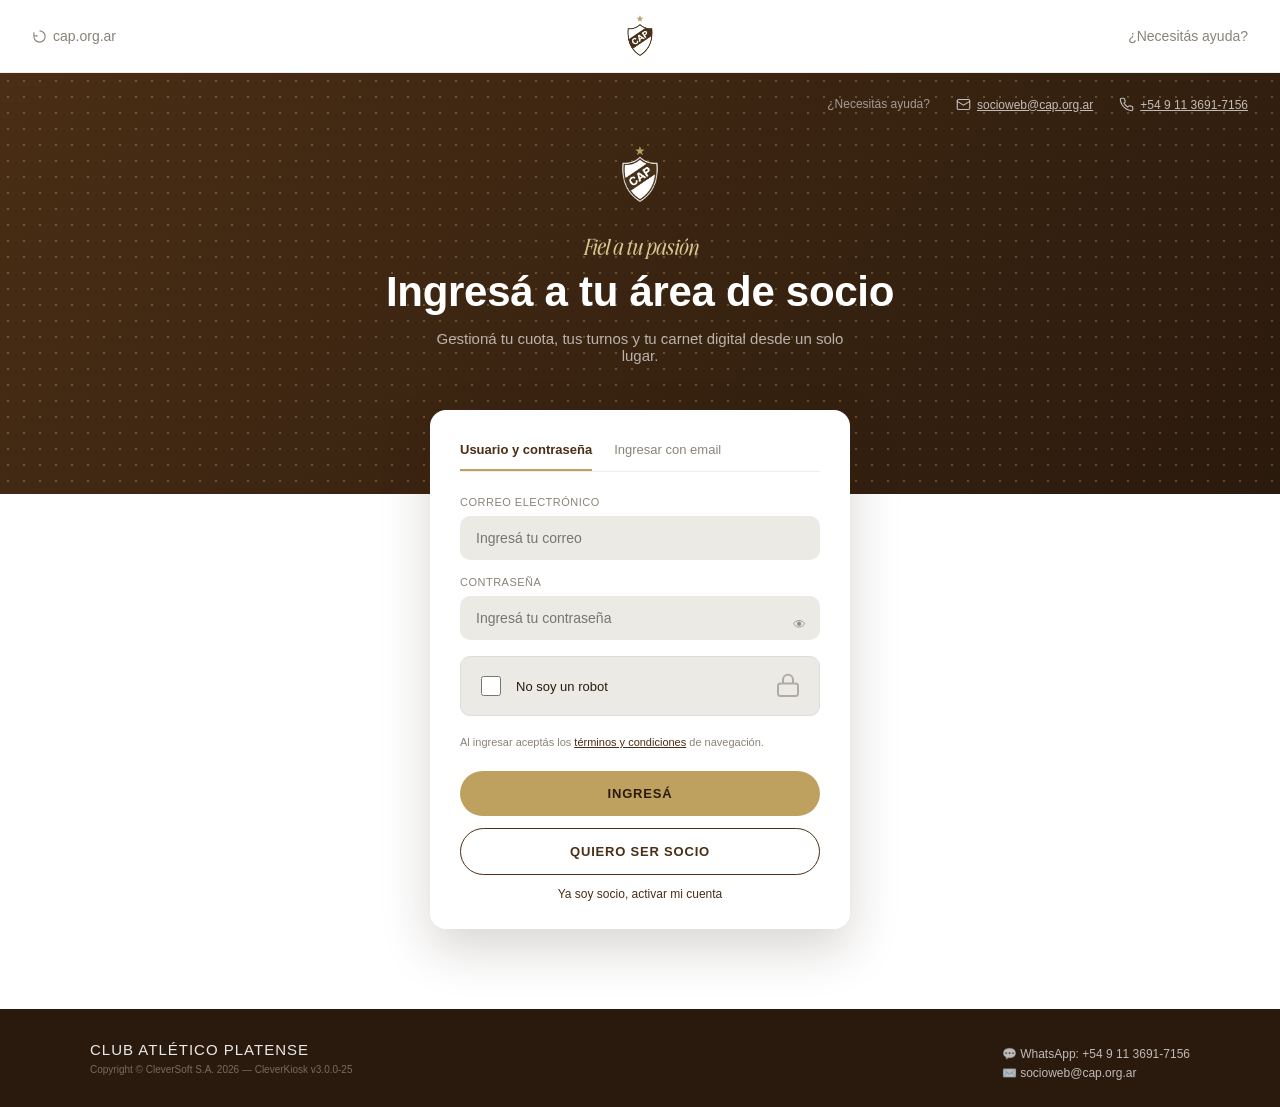
==== index.html @ cb0cb4f4 "Propuesta de rediseño del portal de socios CAP Mockups estáticos (login, home, mis datos, versión mo" ====
<!DOCTYPE html>
<html lang="es-AR">
<head>
<meta charset="UTF-8">
<meta http-equiv="refresh" content="0; url=login.html">
<title>Portal de Socios — Club Atlético Platense</title>
</head>
<body>
<p><a href="login.html">Ingresá al portal de socios</a></p>
</body>
</html>
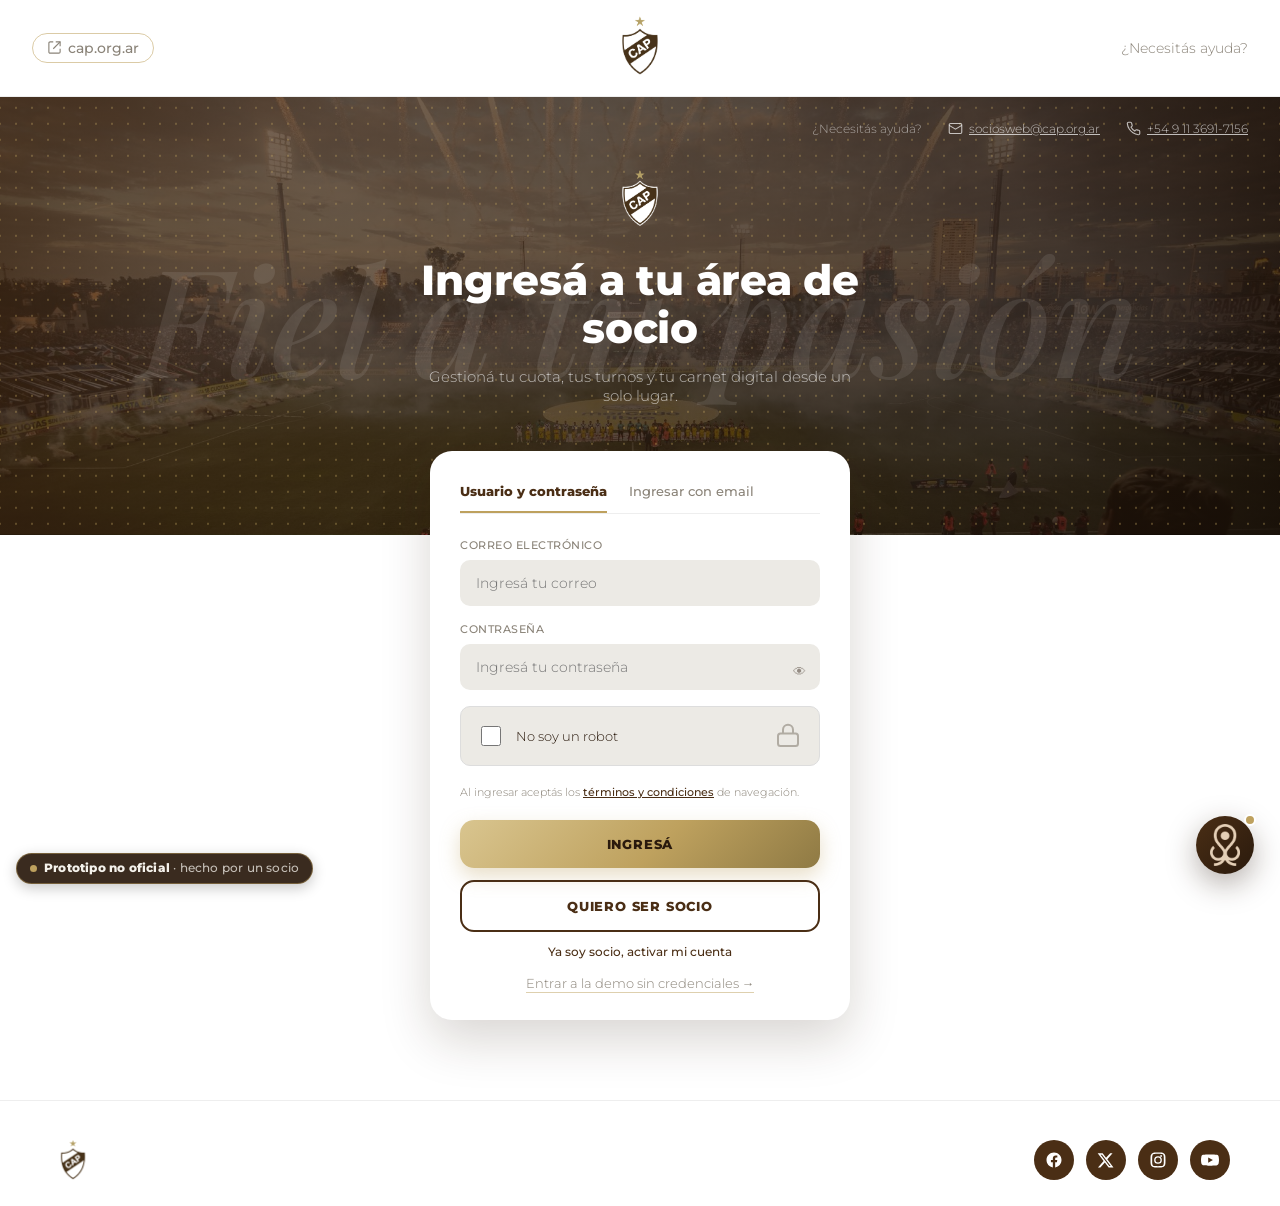
==== commit c755ea51: "Preparar el prototipo para compartirlo publicamente El prototipo estaba sellado: el login exigia cre" ====
--- a/index.html
+++ b/index.html
@@ -4,6 +4,28 @@
 <meta charset="UTF-8">
 <meta http-equiv="refresh" content="0; url=login.html">
 <title>Portal de Socios — Club Atlético Platense</title>
+
+<!-- Metadatos para compartir en redes (capa del prototipo) -->
+<meta name="description" content="Prototipo no oficial del Portal de Socios del Club Atlético Platense: nuevo login, credencial digital y sección de pagos. Hecho por un socio.">
+<link rel="canonical" href="https://portal-socios-cap.vercel.app/">
+<meta property="og:type" content="website">
+<meta property="og:site_name" content="Prototipo Portal de Socios CAP">
+<meta property="og:locale" content="es_AR">
+<meta property="og:url" content="https://portal-socios-cap.vercel.app/">
+<meta property="og:title" content="Portal de Socios CAP — Prototipo">
+<meta property="og:description" content="Prototipo no oficial del Portal de Socios del Club Atlético Platense: nuevo login, credencial digital y sección de pagos. Hecho por un socio.">
+<meta property="og:image" content="https://portal-socios-cap.vercel.app/assets/og/portal-socios-cap.jpg">
+<meta property="og:image:type" content="image/jpeg">
+<meta property="og:image:width" content="1200">
+<meta property="og:image:height" content="630">
+<meta property="og:image:alt" content="Pantallas del prototipo del Portal de Socios del Club Atlético Platense">
+<meta name="twitter:card" content="summary_large_image">
+<meta name="twitter:creator" content="@Camilo_Tense">
+<link rel="icon" href="assets/img/favicon-192.png">
+
+<!-- Capa del prototipo publico (no forma parte del diseno aprobado) -->
+<link rel="stylesheet" href="assets/css/prototipo.css">
+<script src="assets/js/prototipo.js"></script>
 </head>
 <body>
 <p><a href="login.html">Ingresá al portal de socios</a></p>
--- a/assets/css/prototipo.css
+++ b/assets/css/prototipo.css
@@ -0,0 +1,121 @@
+/* ------------------------------------------------------------------
+   prototipo.css
+   Capa exclusiva del prototipo publico: distintivo de "no oficial",
+   afordancia para enlaces todavia sin destino y ajuste de la maqueta
+   mobile en pantallas reales.
+
+   No pertenece al diseno aprobado del Portal. Si este trabajo se
+   integra a CleverSoft, este archivo se elimina completo y no queda
+   ningun rastro en las plantillas.
+   ------------------------------------------------------------------ */
+
+/* --- Distintivo de prototipo no oficial ---------------------------- */
+
+.proto-badge {
+  position: fixed;
+  left: 16px;
+  bottom: calc(16px + env(safe-area-inset-bottom, 0px));
+  z-index: 9999;
+  display: inline-flex;
+  align-items: center;
+  gap: 7px;
+  max-width: calc(100vw - 32px);
+  padding: 7px 13px;
+  border-radius: 999px;
+  border: 1px solid rgba(190, 161, 94, 0.45);
+  background: rgba(42, 26, 13, 0.92);
+  color: #f5f2ec;
+  font-family: 'Montserrat', system-ui, sans-serif;
+  font-size: 11.5px;
+  font-weight: 400;
+  line-height: 1.3;
+  letter-spacing: 0.2px;
+  text-decoration: none;
+  box-shadow: 0 4px 14px rgba(0, 0, 0, 0.22);
+  transition: transform 220ms ease, opacity 220ms ease;
+}
+
+.proto-badge:hover,
+.proto-badge:focus-visible {
+  color: #ffffff;
+  text-decoration: none;
+  transform: translateY(-2px);
+}
+
+.proto-badge:focus-visible {
+  outline: 2px solid #bea15e;
+  outline-offset: 2px;
+}
+
+.proto-badge__dot {
+  flex: 0 0 auto;
+  width: 7px;
+  height: 7px;
+  border-radius: 50%;
+  background: #bea15e;
+}
+
+.proto-badge__text strong {
+  font-weight: 700;
+}
+
+.proto-badge__text span {
+  opacity: 0.75;
+}
+
+@media (max-width: 560px) {
+  .proto-badge {
+    left: 12px;
+    bottom: calc(12px + env(safe-area-inset-bottom, 0px));
+    font-size: 10.5px;
+    padding: 6px 11px;
+  }
+  /* En pantallas chicas el boton del Bot Calamar ocupa la esquina
+     derecha: se recorta el texto para que nunca se superpongan. */
+  .proto-badge__text span {
+    display: none;
+  }
+}
+
+/* --- Enlaces sin destino en el prototipo --------------------------- */
+
+.proto-soon {
+  position: relative;
+  cursor: help;
+}
+
+.proto-soon::after {
+  content: 'Próximamente';
+  position: absolute;
+  left: 50%;
+  bottom: calc(100% + 8px);
+  transform: translate(-50%, 4px);
+  z-index: 9998;
+  padding: 5px 10px;
+  border-radius: 8px;
+  background: #2a1a0d;
+  color: #f5f2ec;
+  font-family: 'Montserrat', system-ui, sans-serif;
+  font-size: 11px;
+  font-weight: 400;
+  letter-spacing: 0.2px;
+  white-space: nowrap;
+  pointer-events: none;
+  opacity: 0;
+  transition: opacity 200ms ease, transform 200ms ease;
+}
+
+.proto-soon:hover::after,
+.proto-soon:focus-visible::after {
+  opacity: 1;
+  transform: translate(-50%, 0);
+}
+
+/* --- Accesibilidad ------------------------------------------------- */
+
+@media (prefers-reduced-motion: reduce) {
+  .proto-badge,
+  .proto-soon::after {
+    transition: none;
+  }
+}
